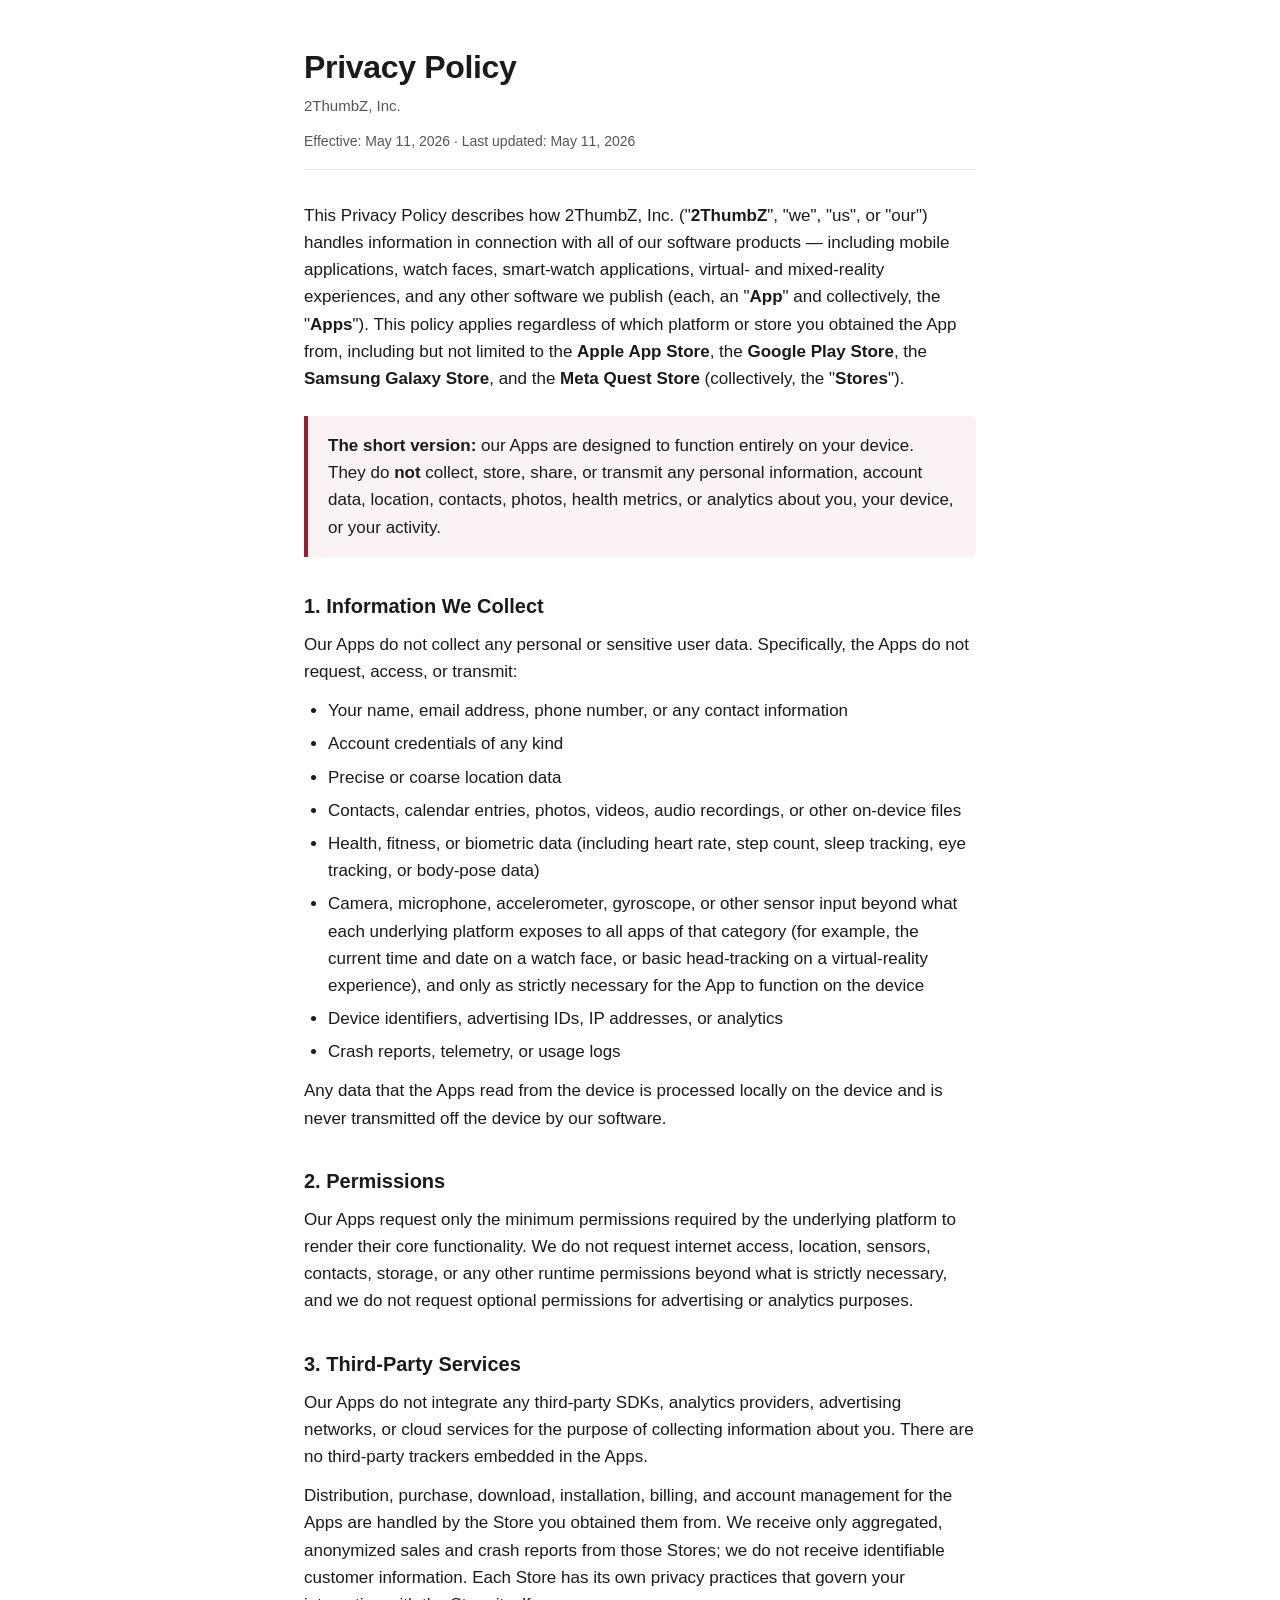
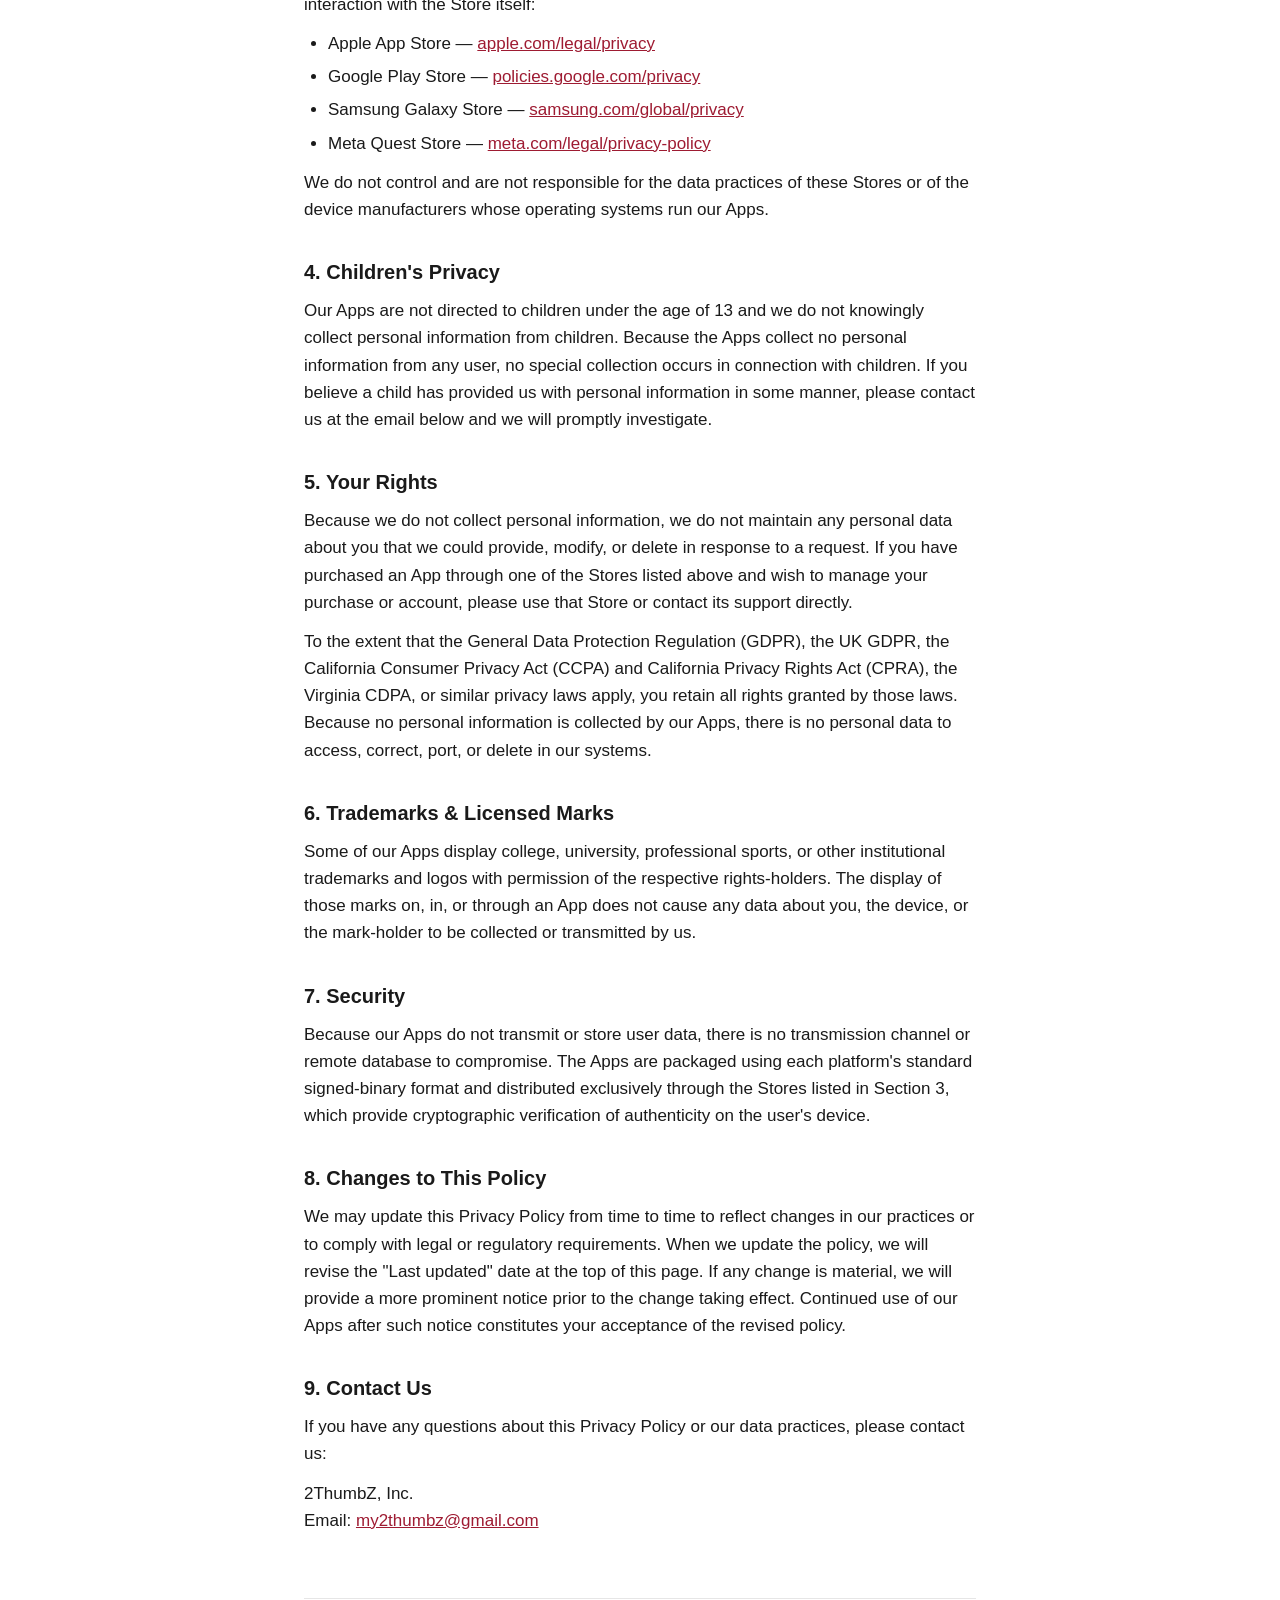
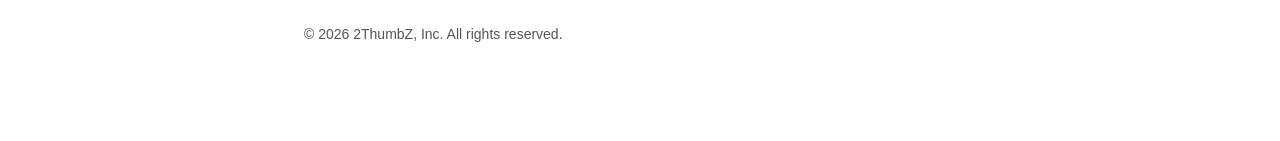
==== privacy.html @ dd2a72d7 "Rebuild site around License / Distribute / Build B2B positioning Repositions 2ThumbZ from a consumer" ====
<!DOCTYPE html>
<html lang="en">
<head>
  <meta charset="utf-8" />
  <meta name="viewport" content="width=device-width, initial-scale=1" />
  <title>Privacy Policy — 2ThumbZ, Inc.</title>
  <meta name="description" content="Privacy policy for 2ThumbZ apps, watch faces, and other software products distributed through the Apple App Store, Google Play Store, Samsung Galaxy Store, and Meta Quest Store." />
  <meta name="robots" content="index,follow" />
  <style>
    :root {
      --ink: #1a1a1a;
      --muted: #555;
      --rule: #e6e6e6;
      --bg: #ffffff;
      --accent: #9E1B32;
      --max-width: 720px;
    }
    * { box-sizing: border-box; }
    html, body { margin: 0; padding: 0; background: var(--bg); color: var(--ink); }
    body {
      font-family: -apple-system, BlinkMacSystemFont, "Segoe UI", Roboto, Helvetica, Arial, sans-serif;
      font-size: 17px;
      line-height: 1.6;
      -webkit-text-size-adjust: 100%;
    }
    .wrap {
      max-width: var(--max-width);
      margin: 0 auto;
      padding: 48px 24px 96px;
    }
    header { border-bottom: 1px solid var(--rule); padding-bottom: 16px; margin-bottom: 32px; }
    header h1 { font-size: 32px; line-height: 1.2; margin: 0 0 8px; font-weight: 800; letter-spacing: -0.01em; }
    header p.brand { color: var(--muted); margin: 0; font-size: 15px; }
    header p.effective { color: var(--muted); margin: 12px 0 0; font-size: 14px; }
    h2 { font-size: 20px; line-height: 1.3; margin-top: 36px; margin-bottom: 12px; font-weight: 700; }
    h3 { font-size: 17px; margin-top: 24px; margin-bottom: 8px; font-weight: 700; }
    p, ul, ol { margin: 12px 0; }
    ul, ol { padding-left: 24px; }
    li { margin: 6px 0; }
    a { color: var(--accent); text-decoration: underline; }
    a:hover { text-decoration: none; }
    .callout {
      background: #faf2f4;
      border-left: 4px solid var(--accent);
      padding: 16px 20px;
      margin: 24px 0;
      border-radius: 0 6px 6px 0;
    }
    .callout p { margin: 0; }
    footer {
      margin-top: 64px;
      padding-top: 24px;
      border-top: 1px solid var(--rule);
      color: var(--muted);
      font-size: 14px;
    }
    code { background: #f4f4f4; padding: 2px 6px; border-radius: 4px; font-size: 0.92em; }
  </style>
</head>
<body>
  <div class="wrap">

    <header>
      <h1>Privacy Policy</h1>
      <p class="brand">2ThumbZ, Inc.</p>
      <p class="effective">Effective: May 11, 2026 &middot; Last updated: May 11, 2026</p>
    </header>

    <p>
      This Privacy Policy describes how 2ThumbZ, Inc. ("<strong>2ThumbZ</strong>",
      "we", "us", or "our") handles information in connection with all of our
      software products — including mobile applications, watch faces, smart-watch
      applications, virtual- and mixed-reality experiences, and any other
      software we publish (each, an "<strong>App</strong>" and collectively, the
      "<strong>Apps</strong>"). This policy applies regardless of which platform
      or store you obtained the App from, including but not limited to the
      <strong>Apple App Store</strong>, the <strong>Google Play Store</strong>,
      the <strong>Samsung Galaxy Store</strong>, and the <strong>Meta Quest
      Store</strong> (collectively, the "<strong>Stores</strong>").
    </p>

    <div class="callout">
      <p>
        <strong>The short version:</strong> our Apps are designed to function
        entirely on your device. They do <strong>not</strong> collect, store,
        share, or transmit any personal information, account data, location,
        contacts, photos, health metrics, or analytics about you, your device,
        or your activity.
      </p>
    </div>

    <h2>1. Information We Collect</h2>
    <p>
      Our Apps do not collect any personal or sensitive user data.
      Specifically, the Apps do not request, access, or transmit:
    </p>
    <ul>
      <li>Your name, email address, phone number, or any contact information</li>
      <li>Account credentials of any kind</li>
      <li>Precise or coarse location data</li>
      <li>Contacts, calendar entries, photos, videos, audio recordings, or
        other on-device files</li>
      <li>Health, fitness, or biometric data (including heart rate, step
        count, sleep tracking, eye tracking, or body-pose data)</li>
      <li>Camera, microphone, accelerometer, gyroscope, or other sensor input
        beyond what each underlying platform exposes to all apps of that
        category (for example, the current time and date on a watch face,
        or basic head-tracking on a virtual-reality experience), and only as
        strictly necessary for the App to function on the device</li>
      <li>Device identifiers, advertising IDs, IP addresses, or analytics</li>
      <li>Crash reports, telemetry, or usage logs</li>
    </ul>

    <p>
      Any data that the Apps read from the device is processed locally on the
      device and is never transmitted off the device by our software.
    </p>

    <h2>2. Permissions</h2>
    <p>
      Our Apps request only the minimum permissions required by the
      underlying platform to render their core functionality. We do not
      request internet access, location, sensors, contacts, storage, or any
      other runtime permissions beyond what is strictly necessary, and we do
      not request optional permissions for advertising or analytics purposes.
    </p>

    <h2>3. Third-Party Services</h2>
    <p>
      Our Apps do not integrate any third-party SDKs, analytics providers,
      advertising networks, or cloud services for the purpose of collecting
      information about you. There are no third-party trackers embedded in
      the Apps.
    </p>
    <p>
      Distribution, purchase, download, installation, billing, and account
      management for the Apps are handled by the Store you obtained them
      from. We receive only aggregated, anonymized sales and crash reports
      from those Stores; we do not receive identifiable customer information.
      Each Store has its own privacy practices that govern your interaction
      with the Store itself:
    </p>
    <ul>
      <li>Apple App Store &mdash;
        <a href="https://www.apple.com/legal/privacy/" rel="noopener" target="_blank">apple.com/legal/privacy</a></li>
      <li>Google Play Store &mdash;
        <a href="https://policies.google.com/privacy" rel="noopener" target="_blank">policies.google.com/privacy</a></li>
      <li>Samsung Galaxy Store &mdash;
        <a href="https://www.samsung.com/global/privacy/" rel="noopener" target="_blank">samsung.com/global/privacy</a></li>
      <li>Meta Quest Store &mdash;
        <a href="https://www.meta.com/legal/privacy-policy/" rel="noopener" target="_blank">meta.com/legal/privacy-policy</a></li>
    </ul>
    <p>
      We do not control and are not responsible for the data practices of
      these Stores or of the device manufacturers whose operating systems run
      our Apps.
    </p>

    <h2>4. Children's Privacy</h2>
    <p>
      Our Apps are not directed to children under the age of 13 and we do
      not knowingly collect personal information from children. Because the
      Apps collect no personal information from any user, no special
      collection occurs in connection with children. If you believe a child
      has provided us with personal information in some manner, please
      contact us at the email below and we will promptly investigate.
    </p>

    <h2>5. Your Rights</h2>
    <p>
      Because we do not collect personal information, we do not maintain any
      personal data about you that we could provide, modify, or delete in
      response to a request. If you have purchased an App through one of the
      Stores listed above and wish to manage your purchase or account, please
      use that Store or contact its support directly.
    </p>
    <p>
      To the extent that the General Data Protection Regulation (GDPR), the
      UK GDPR, the California Consumer Privacy Act (CCPA) and California
      Privacy Rights Act (CPRA), the Virginia CDPA, or similar privacy laws
      apply, you retain all rights granted by those laws. Because no personal
      information is collected by our Apps, there is no personal data to
      access, correct, port, or delete in our systems.
    </p>

    <h2>6. Trademarks &amp; Licensed Marks</h2>
    <p>
      Some of our Apps display college, university, professional sports, or
      other institutional trademarks and logos with permission of the
      respective rights-holders. The display of those marks on, in, or
      through an App does not cause any data about you, the device, or the
      mark-holder to be collected or transmitted by us.
    </p>

    <h2>7. Security</h2>
    <p>
      Because our Apps do not transmit or store user data, there is no
      transmission channel or remote database to compromise. The Apps are
      packaged using each platform's standard signed-binary format and
      distributed exclusively through the Stores listed in Section 3, which
      provide cryptographic verification of authenticity on the user's device.
    </p>

    <h2>8. Changes to This Policy</h2>
    <p>
      We may update this Privacy Policy from time to time to reflect changes
      in our practices or to comply with legal or regulatory requirements.
      When we update the policy, we will revise the "Last updated" date at
      the top of this page. If any change is material, we will provide a
      more prominent notice prior to the change taking effect. Continued use
      of our Apps after such notice constitutes your acceptance of the
      revised policy.
    </p>

    <h2>9. Contact Us</h2>
    <p>
      If you have any questions about this Privacy Policy or our data
      practices, please contact us:
    </p>
    <p>
      2ThumbZ, Inc.<br />
      Email: <a href="mailto:my2thumbz@gmail.com">my2thumbz@gmail.com</a>
    </p>

    <footer>
      &copy; 2026 2ThumbZ, Inc. All rights reserved.
    </footer>

  </div>
</body>
</html>
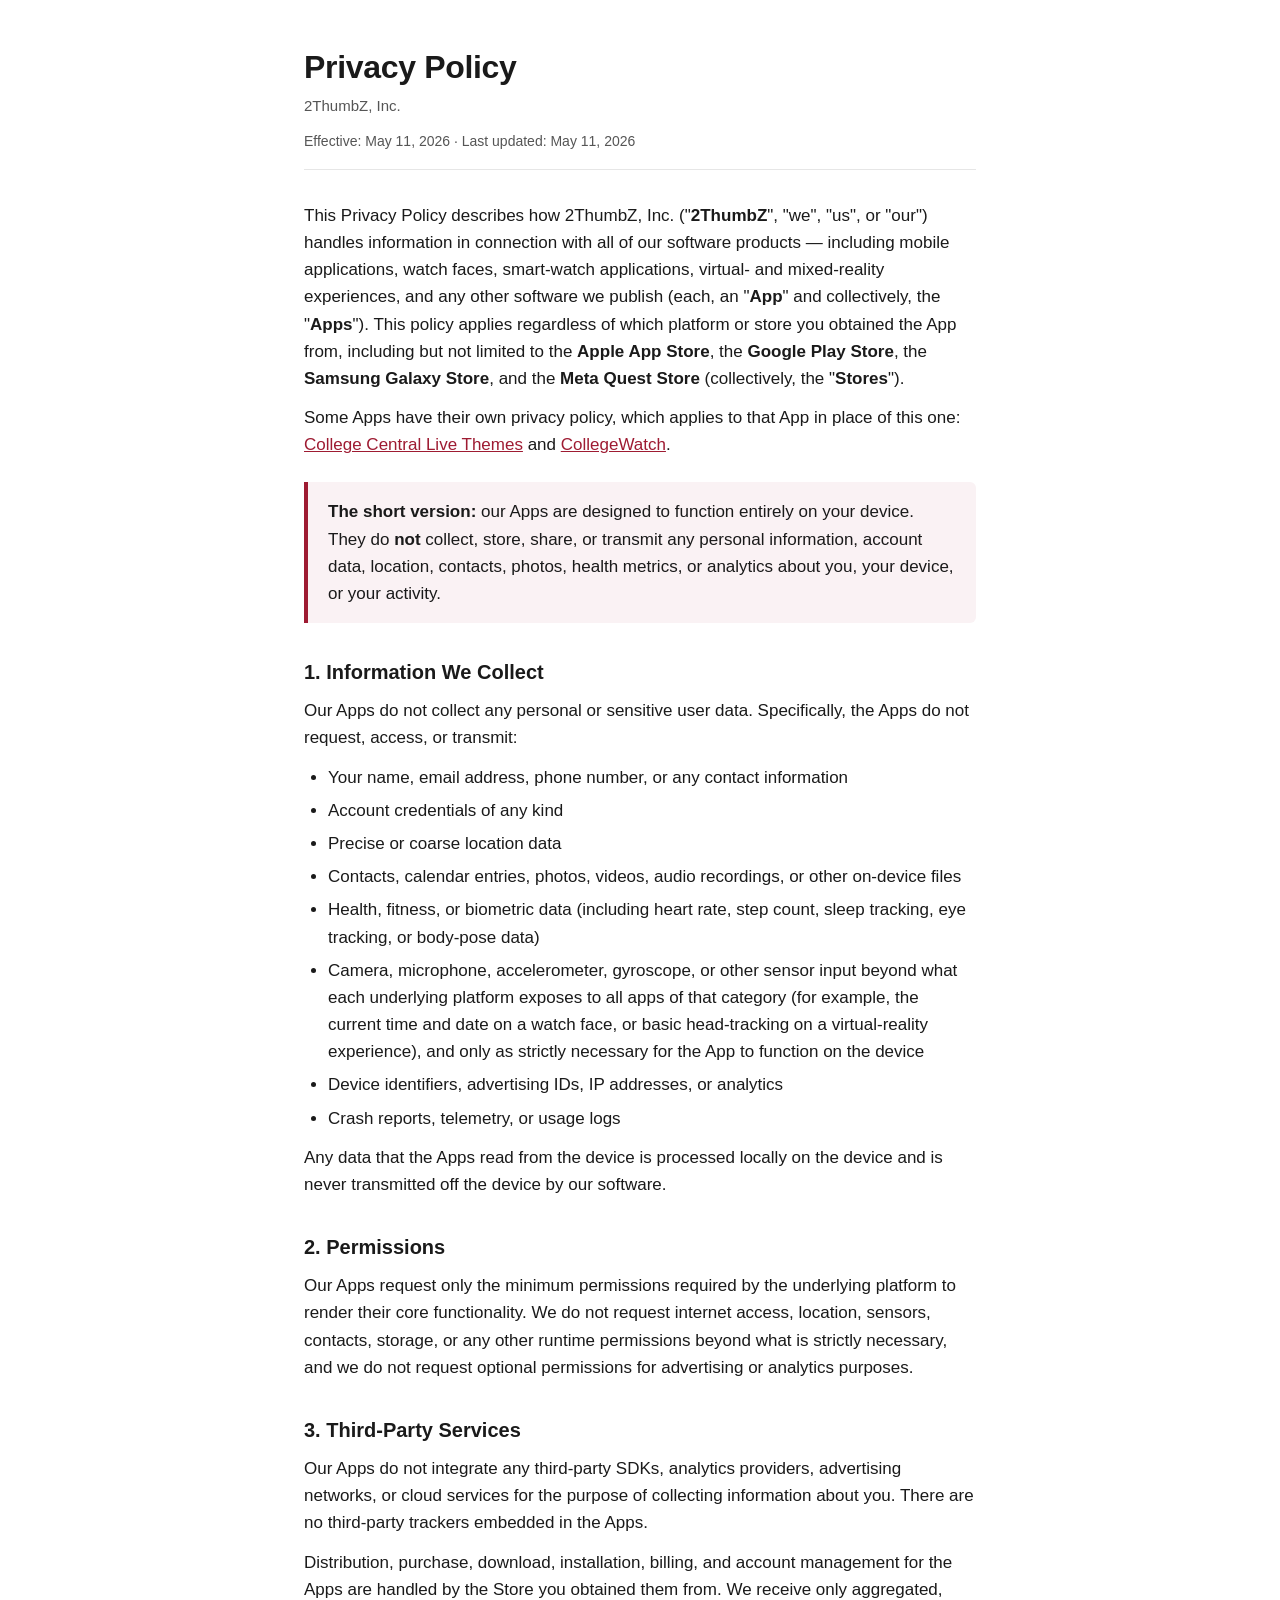
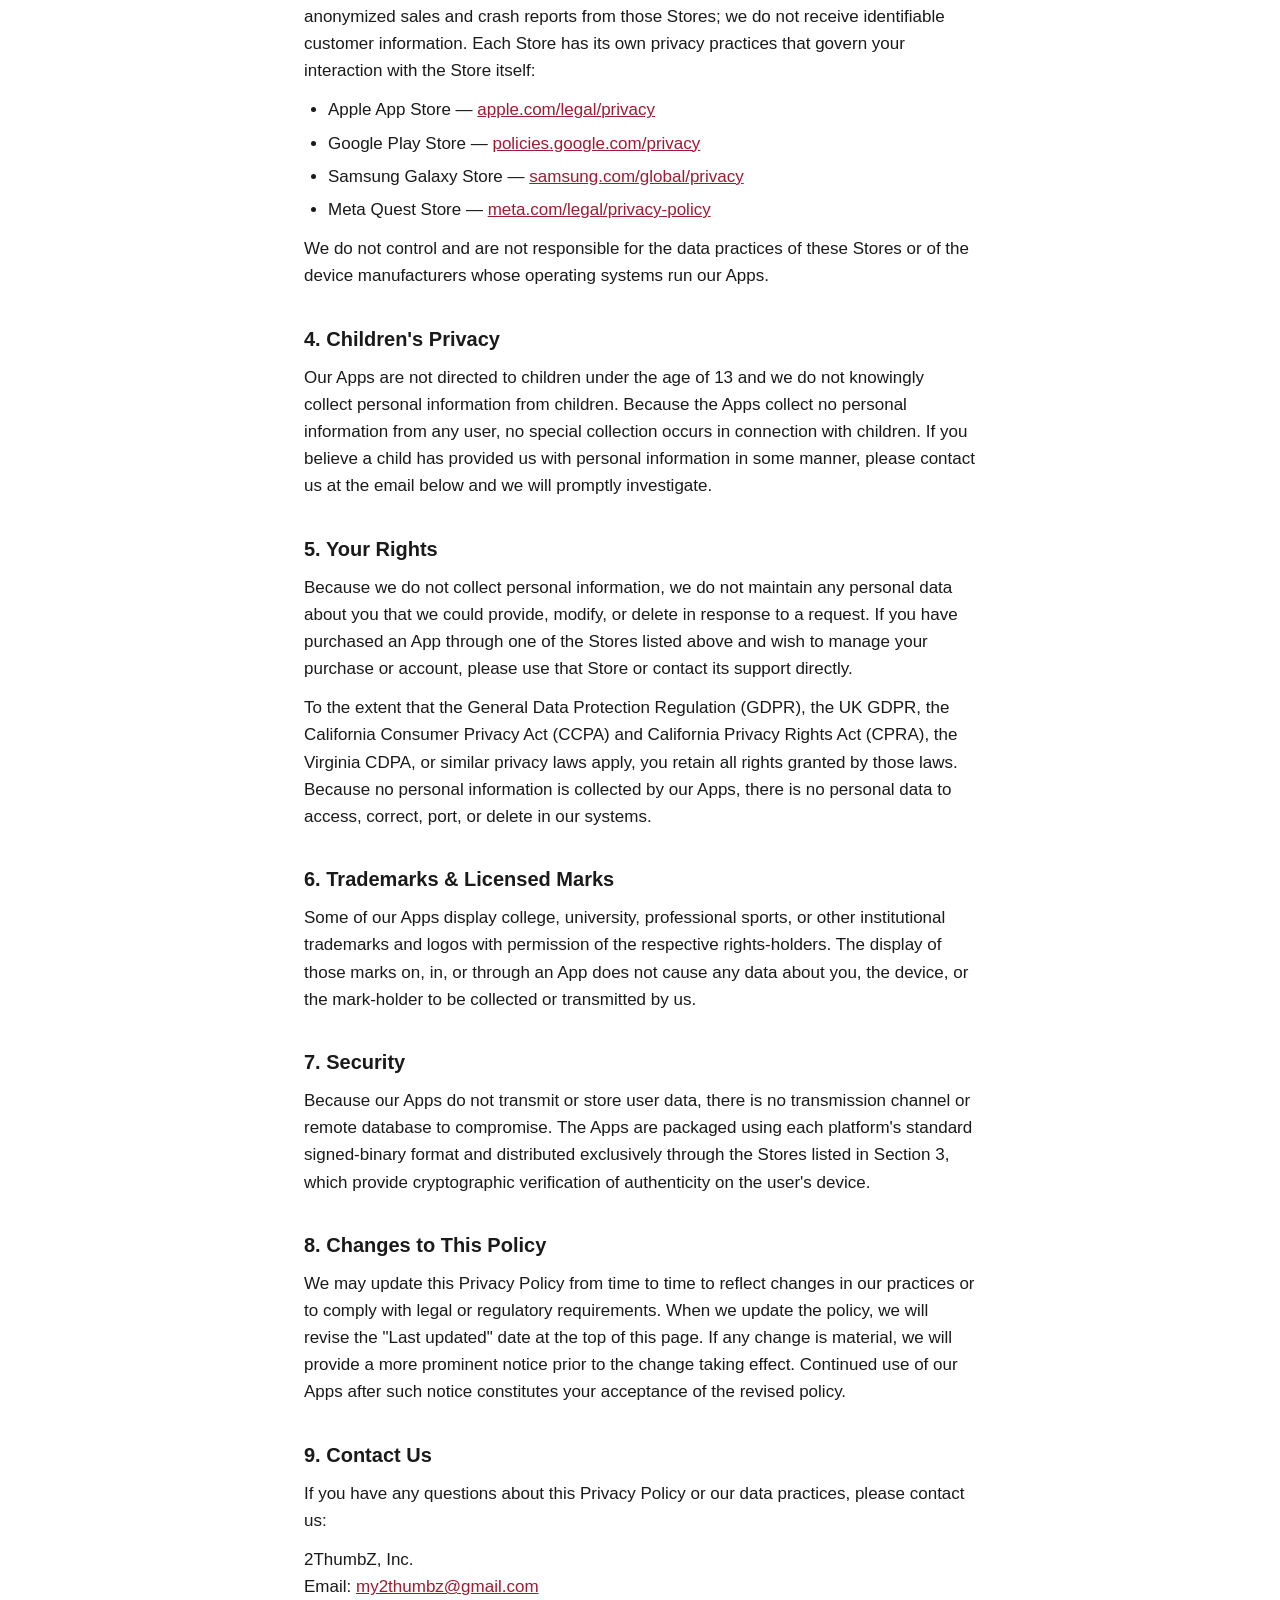
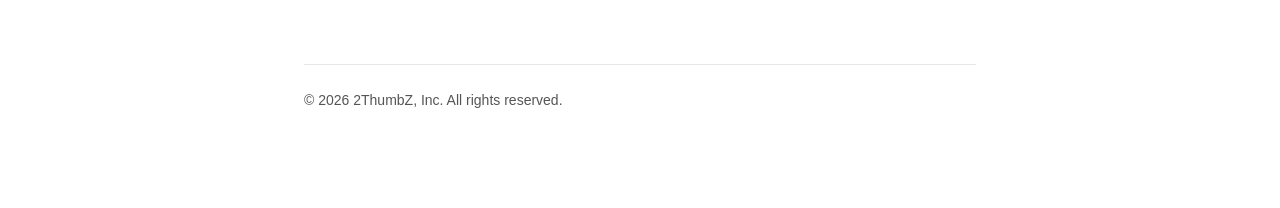
==== commit c73aaecd: "Add College Central privacy policy and Help & Support pages - /college-central/privacy: what the app" ====
--- a/privacy.html
+++ b/privacy.html
@@ -79,6 +79,12 @@
       Store</strong> (collectively, the "<strong>Stores</strong>").
     </p>
 
+    <p>
+      Some Apps have their own privacy policy, which applies to that App in place of this one:
+      <a href="/college-central/privacy">College Central Live Themes</a> and
+      <a href="https://cdn.collegewatch.app/privacy.html">CollegeWatch</a>.
+    </p>
+
     <div class="callout">
       <p>
         <strong>The short version:</strong> our Apps are designed to function
